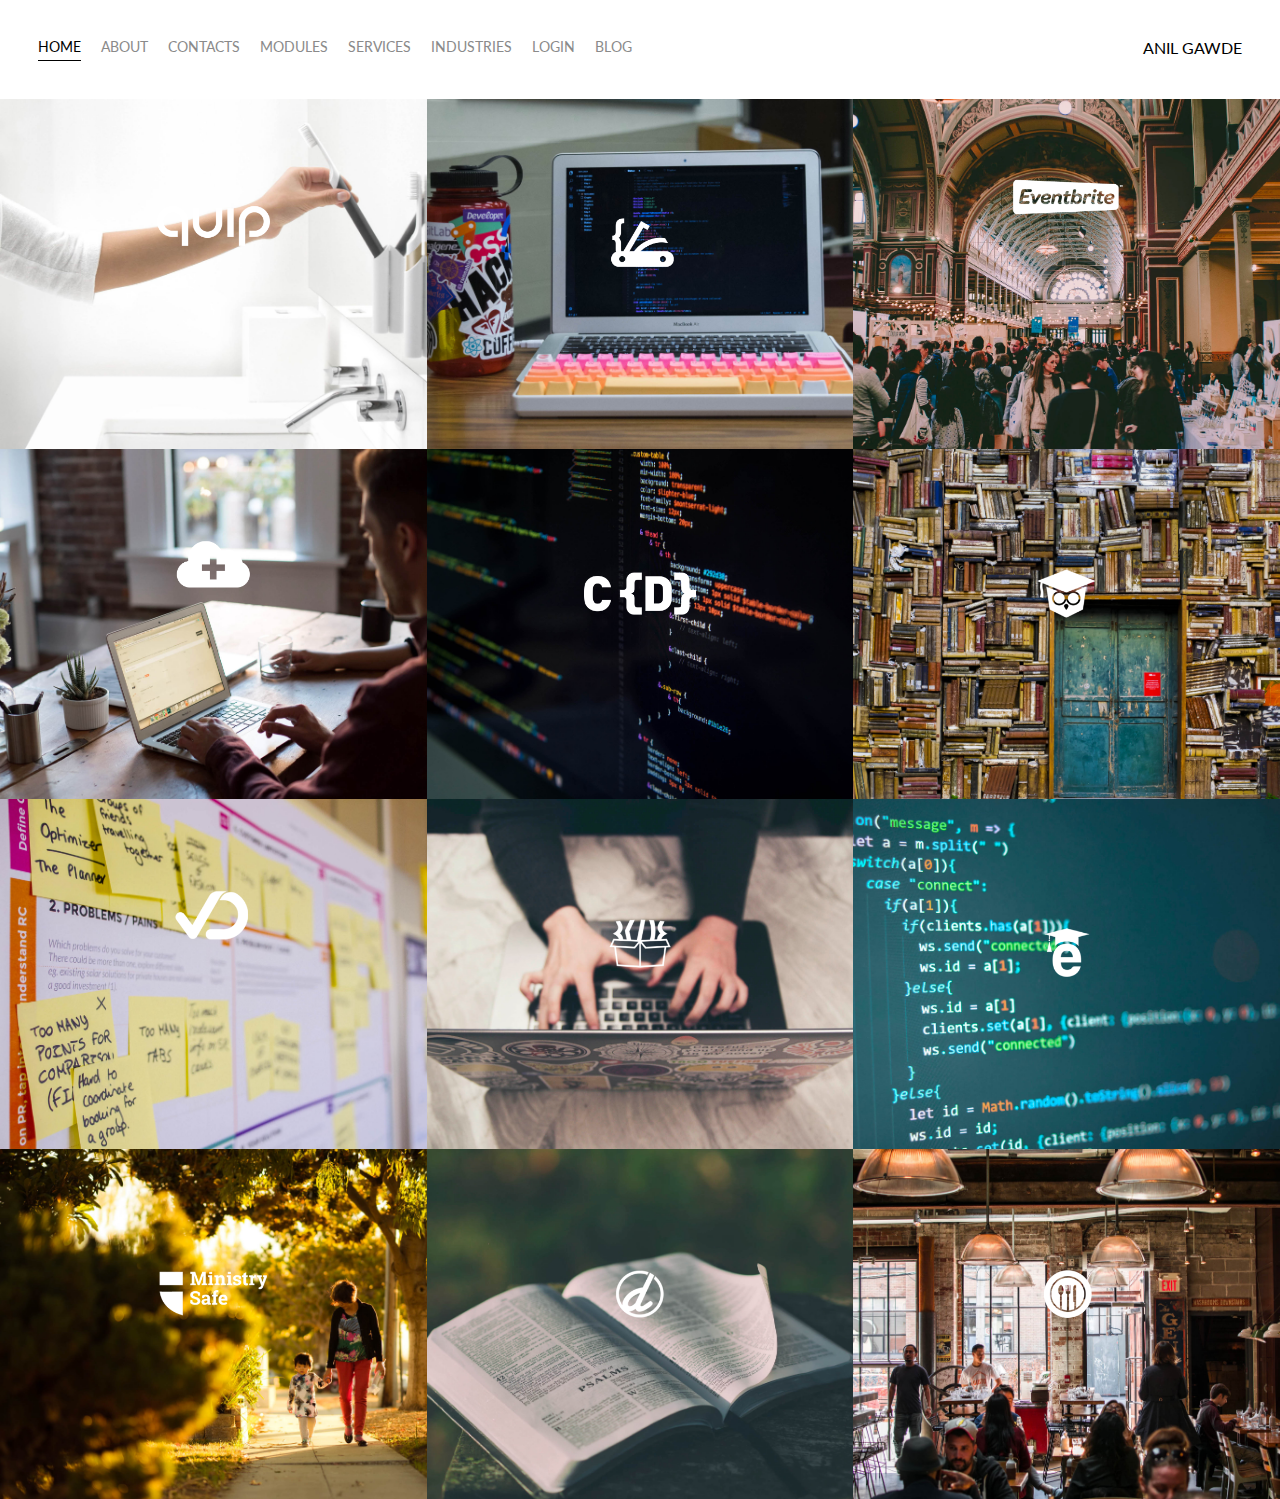
==== index.html @ a7d70f58 "Update index.html" ====
<!DOCTYPE html>
<html>

<head>
  <meta charset="utf-8">
  <title>Ganis Portfolio Home</title>
  <link href="https://fonts.googleapis.com/css?family=Lato&display=swap" rel="stylesheet">
  <link rel="stylesheet" href="styles.css">
</head>

<body>
  <div class="container">
    <div class="nav-wrapper">
      <div class="left-side">
        <div class="nav-link-wrapper active-nav-link">
          <a href="index.html">Home</a>
        </div>
        <div class="nav-link-wrapper">
          <a href="about.html">About</a>
        </div>
        <div class="nav-link-wrapper">
          <a href="">Contacts</a>
        </div>
        <div class="nav-link-wrapper">
          <a href="https://modules.ganis.store/">Modules</a>
	</div>
        <div class="nav-link-wrapper">
          <a href="">Services</a>
        </div>
        <div class="nav-link-wrapper">
          <a href="">Industries</a>
        </div>
        <div class="nav-link-wrapper">
          <a href="">Login</a>
        </div>
        <div class="nav-link-wrapper">
          <a href="">Blog</a>
        </div>
      </div>

      <div class="right-side">
        <div>ANIL GAWDE</div>
      </div>
    </div>

    <div class="content-wrapper">
      <div class="portfolio-items-wrapper">

        <div class="portfolio-item-wrapper">
          <div class="portfolio-img-background" style="background-image:url(images/portfolio1.jpg)"></div>
          <div class="img-text-wrapper">
            <div class="logo-wrapper">
              <img src="images/logos/quip.png">
            </div>

            <div class="subtitle">
              I built the Quip Ecommerce platform, named a Top 25 Invention by Time Magazine in 2016.
            </div>
          </div>
        </div>

        <div class="portfolio-item-wrapper">
          <div class="portfolio-img-background" style="background-image:url(images/portfolio2.jpg)"></div>
          <div class="img-text-wrapper">
            <div class="logo-wrapper">
              <img src="images/logos/devcamp.png" alt="">
            </div>

            <div class="subtitle">Coding bootcamp and learning management system.</div>
          </div>
        </div>

        <div class="portfolio-item-wrapper">
          <div class="portfolio-img-background" style="background-image:url(images/portfolio3.jpg)"></div>
          <div class="img-text-wrapper">
            <div class="logo-wrapper">
              <img src="images/logos/eventbrite.png" alt="">
            </div>

            <div class="subtitle">Eventbrite is the leading event management platform on the web with millions of
              individuals utilizing their applications
              to find, register or, and management events in numerous industries.</div>
          </div>
        </div>

        <div class="portfolio-item-wrapper">
          <div class="portfolio-img-background" style="background-image:url(images/portfolio4.jpg)"></div>
          <div class="img-text-wrapper">
            <div class="logo-wrapper">
              <img src="images/logos/shop-hacker.png" alt="">
            </div>

            <div class="subtitle">Shop Hacker allows you to easily import digital products such as elearning courses,
              software, and games directly
              into your ecommerce store.</div>
          </div>
        </div>

        <div class="portfolio-item-wrapper">
          <div class="portfolio-img-background" style="background-image:url(images/portfolio5.jpg)"></div>
          <div class="img-text-wrapper">
            <div class="logo-wrapper">
              <img src="images/logos/crondose.png" alt="">
            </div>

            <div class="subtitle">Online tutorials and productivity tips.</div>
          </div>
        </div>

        <div class="portfolio-item-wrapper">
          <div class="portfolio-img-background" style="background-image:url(images/portfolio6.jpg)"></div>
          <div class="img-text-wrapper">
            <div class="logo-wrapper">
              <img src="images/logos/dailysmarty.png" alt="">
            </div>

            <div class="subtitle">Keep track of what you learn every day.</div>
          </div>
        </div>

        <div class="portfolio-item-wrapper">
          <div class="portfolio-img-background" style="background-image:url(images/portfolio7.jpg)"></div>
          <div class="img-text-wrapper">
            <div class="logo-wrapper">
              <img src="images/logos/dashtrack.png" alt="">
            </div>

            <div class="subtitle">What you track improves. DashTrack is a journal that makes it easy to track your daily
              tasks and make the most
              of your time each day.</div>
          </div>
        </div>

        <div class="portfolio-item-wrapper">
          <div class="portfolio-img-background" style="background-image:url(images/portfolio8.jpg)"></div>
          <div class="img-text-wrapper">
            <div class="logo-wrapper">
              <img src="images/logos/devtrunk.png" alt="">
            </div>

            <div class="subtitle">Online shop for developer happiness.</div>
          </div>
        </div>

        <div class="portfolio-item-wrapper">
          <div class="portfolio-img-background" style="background-image:url(images/portfolio9.jpg)"></div>
          <div class="img-text-wrapper">
            <div class="logo-wrapper">
              <img src="images/logos/edutechional.png" alt="">
            </div>

            <div class="subtitle">Online technology tutorials.</div>
          </div>
        </div>

        <div class="portfolio-item-wrapper">
          <div class="portfolio-img-background" style="background-image:url(images/portfolio10.jpg)"></div>
          <div class="img-text-wrapper">
            <div class="logo-wrapper">
              <img src="images/logos/ministry-safe.png" alt="">
            </div>

            <div class="subtitle">A complete child safety system for organizations.</div>
          </div>
        </div>

        <div class="portfolio-item-wrapper">
          <div class="portfolio-img-background" style="background-image:url(images/portfolio11.jpg)"></div>
          <div class="img-text-wrapper">
            <div class="logo-wrapper">
              <img src="images/logos/open-devos.png" alt="">
            </div>

            <div class="subtitle">Publish and share daily devotionals.</div>
          </div>
        </div>

        <div class="portfolio-item-wrapper">
          <div class="portfolio-img-background" style="background-image:url(images/portfolio12.jpg)"></div>
          <div class="img-text-wrapper">
            <div class="logo-wrapper">
              <img src="images/logos/toastability.png" alt="">
            </div>

            <div class="subtitle">Easy way to manage the digital life of your bar or restaurant.</div>
          </div>
        </div>

      </div>

    </div>
  </div>
</body>
<script>
  const portfolioItems = document.querySelectorAll('.portfolio-item-wrapper')

  portfolioItems.forEach(portfolioItem => {
    portfolioItem.addEventListener('mouseover', () => {
      console.log(portfolioItem.childNodes[1].classList);
      portfolioItem.childNodes[1].classList.add('img-darken');
    })

    portfolioItem.addEventListener('mouseout', () => {
      portfolioItem.childNodes[1].classList.remove('img-darken');
    })

  })
</script>

</html>
---- styles.css ----
/* Master Styles */
body {
  font-family: "Lato", sans-serif;
  margin: 0px;
}

/* Nav Styles */
.container {
  display: grid;
  grid-template-columns: 1fr;
}

.nav-wrapper {
  display: flex;
  justify-content: space-between;
  padding: 38px;
}

.left-side {
  display: flex;
}

.nav-wrapper>.left-side>div {
  margin-right: 20px;
  font-size: 0.9em;
  text-transform: uppercase;
}

.nav-link-wrapper {
  height: 22px;
  border-bottom: 1px solid transparent;
  transition: border-bottom 0.5s;
}

.nav-link-wrapper a {
  color: #8a8a8a;
  text-decoration: none;
  transition: color 0.5s;
}

.nav-link-wrapper:hover {
  border-bottom: 1px solid black;
}

.nav-link-wrapper a:hover {
  color: black;
}

.active-nav-link {
  border-bottom: 1px solid black;
}

.active-nav-link a {
  color: black !important;
}

/* Portfolio styles */

.portfolio-items-wrapper {
  display: grid;
  grid-template-columns: 1fr 1fr 1fr;
}

.portfolio-item-wrapper {
  position: relative;
}

.portfolio-img-background {
  height: 350px;
  width: 100%;
  background-size: cover;
  background-position: center;
  background-repeat: no-repeat;
}

.img-text-wrapper {
  position: absolute;
  top: 0;
  display: flex;
  flex-direction: column;
  justify-content: center;
  align-items: center;
  height: 100%;
  text-align: center;
  padding-left: 100px;
  padding-right: 100px;
}

.logo-wrapper img {
  width: 50%;
  margin-bottom: 20px;
}

/* Needs to be more specific with selector */
.img-text-wrapper .subtitle {
  transition: 1s;
  font-weight: 600;
  color: transparent;
}

.img-text-wrapper:hover .subtitle {
  font-weight: 600;
  color: lightseagreen;
}

.img-darken {
  transition: 1s;
  filter: brightness(10%);
}

/* About Page */
.two-column-wrapper {
  display: grid;
  grid-template-columns: 1fr 1fr;
}

.profile-image-wrapper img {
  width: 100%;
}

.profile-content-wrapper {
  padding: 30px;
}

.profile-content-wrapper h1 {
  color: lightseagreen;
}
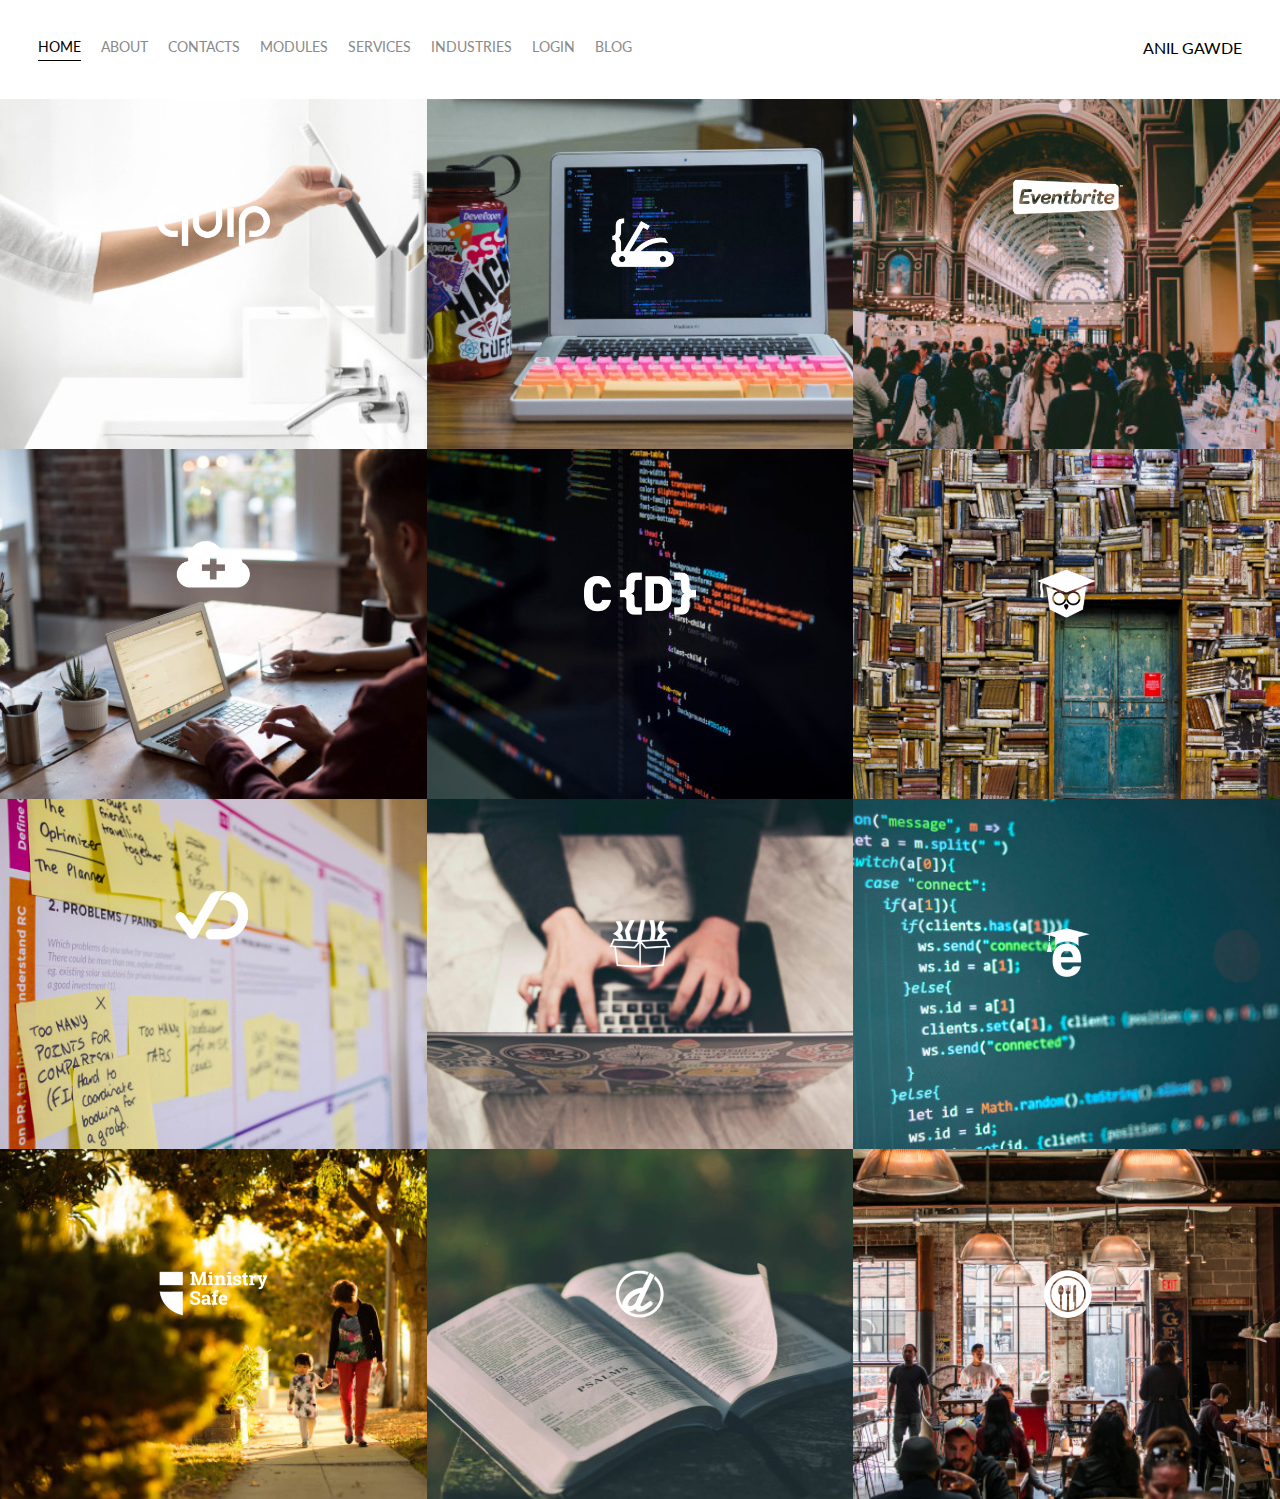
==== commit 12ebeda2: "Update index.html" ====
--- a/index.html
+++ b/index.html
@@ -4,6 +4,7 @@
 <head>
   <meta charset="utf-8">
   <title>Ganis Portfolio Home</title>
+  <link rel="icon" href="images/logos/itiSSHeader01ok1.ico" type="image/ico">
   <link href="https://fonts.googleapis.com/css?family=Lato&display=swap" rel="stylesheet">
   <link rel="stylesheet" href="styles.css">
 </head>
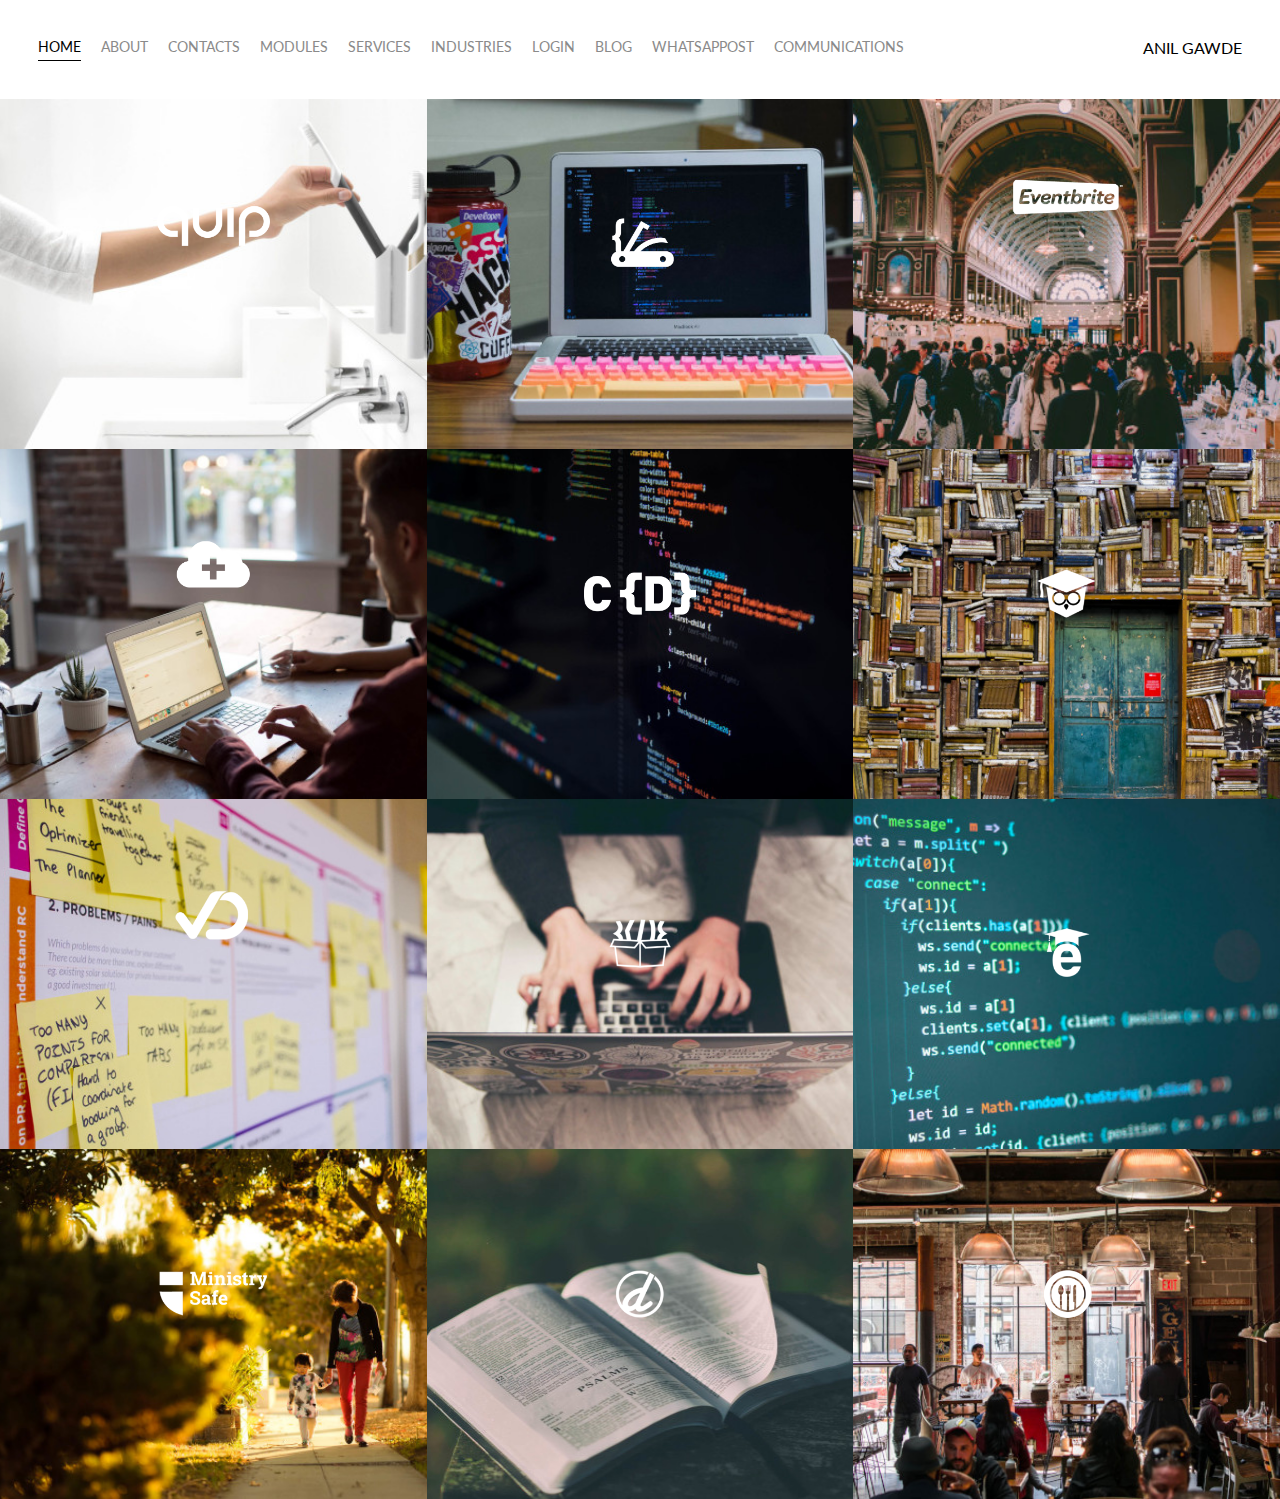
==== commit 6aed8275: "Update index.html" ====
--- a/index.html
+++ b/index.html
@@ -37,6 +37,12 @@
         <div class="nav-link-wrapper">
           <a href="">Blog</a>
         </div>
+        <div class="nav-link-wrapper">
+          <a href="ewapost.ganis.store">WhatsapPost</a>
+        </div>
+        <div class="nav-link-wrapper">
+          <a href="esms.ganis.store">Communications</a>
+        </div>
       </div>
 
       <div class="right-side">
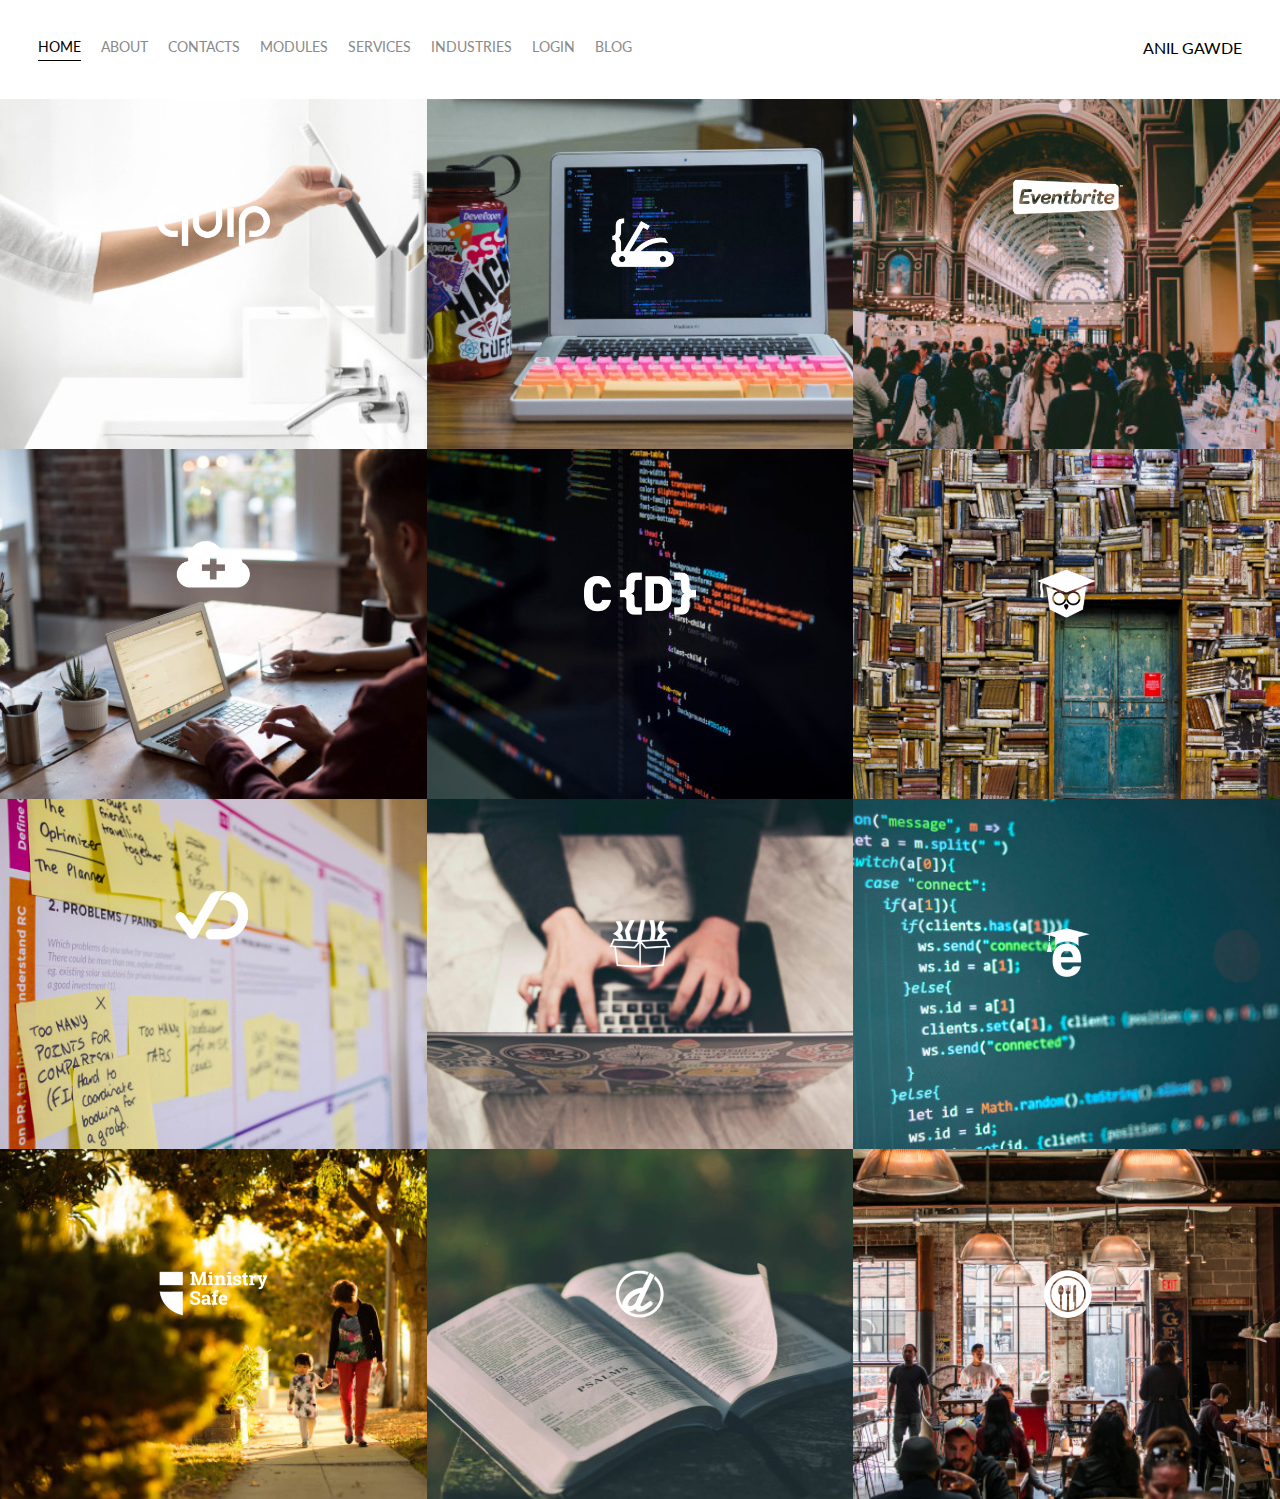
==== commit 56f970e2: "Update index.html" ====
--- a/index.html
+++ b/index.html
@@ -20,10 +20,10 @@
           <a href="about.html">About</a>
         </div>
         <div class="nav-link-wrapper">
-          <a href="">Contacts</a>
-        </div>
-        <div class="nav-link-wrapper">
-          <a href="https://modules.ganis.store/">Modules</a>
+          <a href="http://esms.ganis.store/login.php" target="_blank">Contacts</a>
+        </div>
+        <div class="nav-link-wrapper">
+          <a href="https://modules.ganis.store/" target="_blank">Modules</a>
 	</div>
         <div class="nav-link-wrapper">
           <a href="">Services</a>
@@ -32,16 +32,10 @@
           <a href="">Industries</a>
         </div>
         <div class="nav-link-wrapper">
-          <a href="">Login</a>
+          <a href="http://ewapost.ganis.store/login?error=invalidsession" target="_blank">Login</a>
         </div>
         <div class="nav-link-wrapper">
           <a href="">Blog</a>
-        </div>
-        <div class="nav-link-wrapper">
-          <a href="ewapost.ganis.store">WhatsapPost</a>
-        </div>
-        <div class="nav-link-wrapper">
-          <a href="esms.ganis.store">Communications</a>
         </div>
       </div>
 
